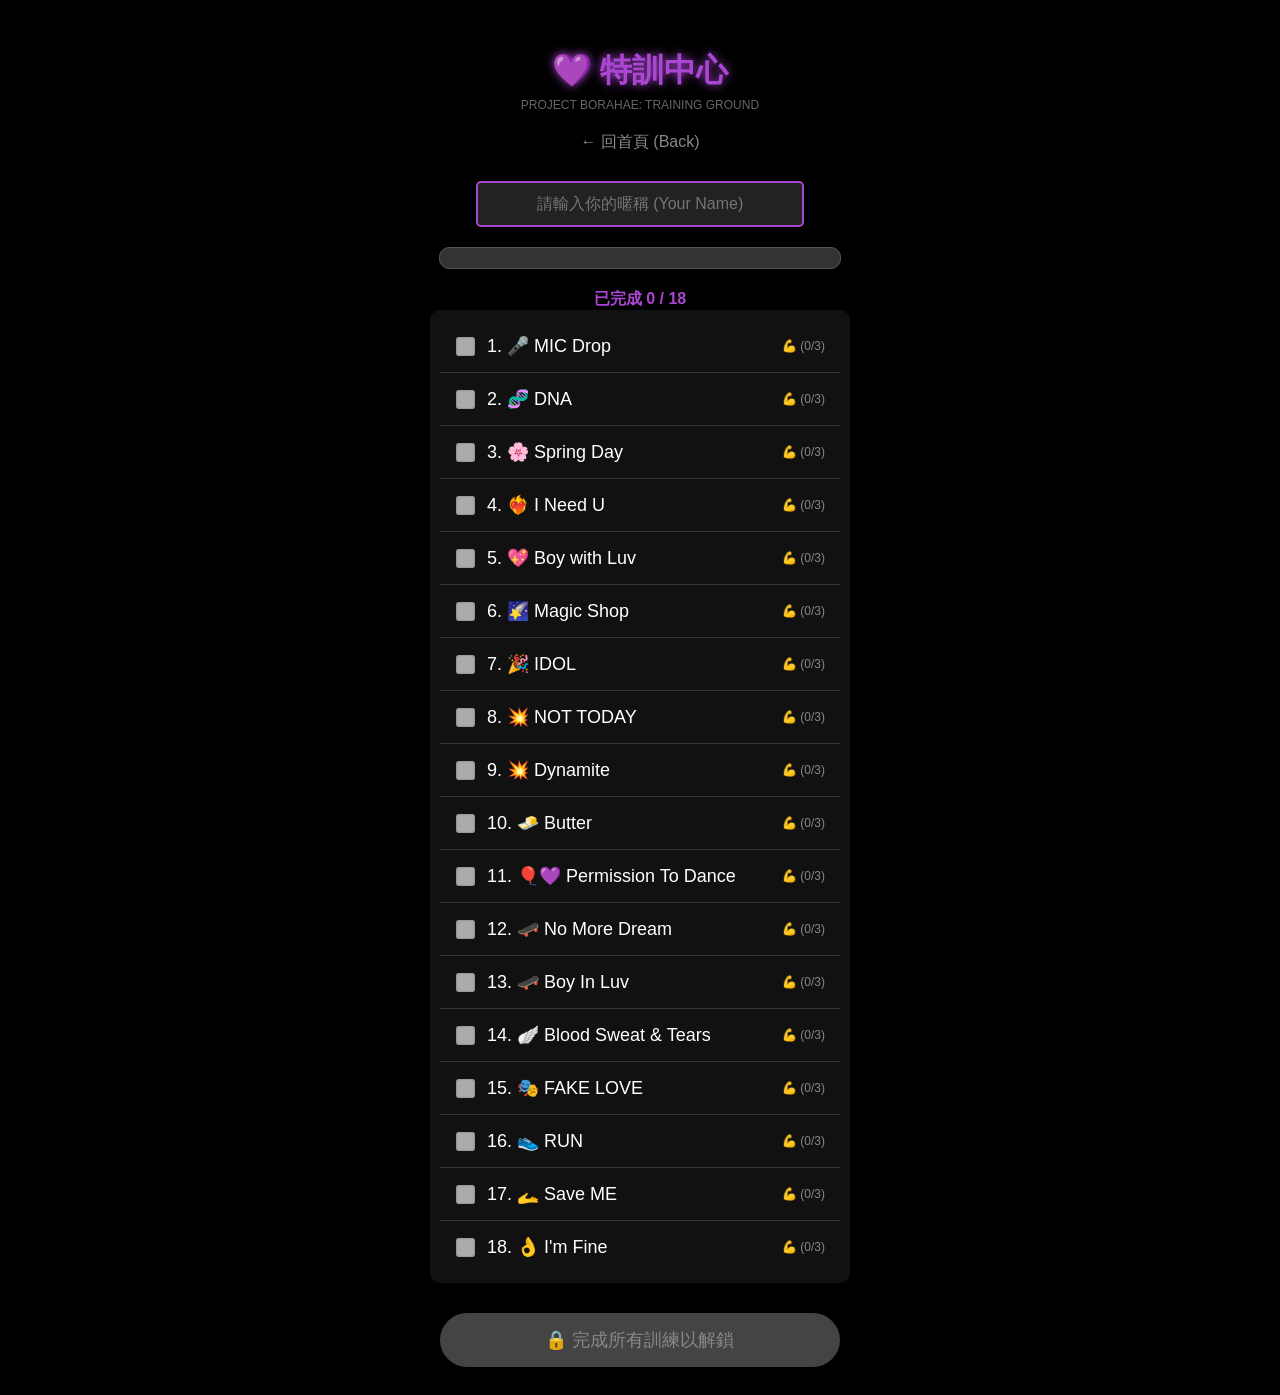
==== training.html @ 90bab1c7 "Add files via upload" ====
<!DOCTYPE html>
<html lang="zh-TW">
<head>
    <meta charset="UTF-8">
    <meta name="viewport" content="width=device-width, initial-scale=1.0, user-scalable=no">
    <title>ARMY Training Camp</title>
    <script src="songs.js"></script>
    <style>
        /* 全域設定 */
        body { background: #000; color: #fff; font-family: 'Arial', sans-serif; padding: 20px; text-align: center; }
        h1 { color: #AB46D2; text-shadow: 0 0 10px #AB46D2; }
        a { color: #888; text-decoration: none; transition: color 0.3s; }
        a:hover { color: #AB46D2; }

        /* 進度條區域 */
        #army-name { 
            padding: 12px; border-radius: 5px; border: 2px solid #AB46D2; 
            background: #222; color: #fff; width: 80%; max-width: 300px;
            font-size: 16px; text-align: center; outline: none;
            margin-top: 10px;
        }
        #army-name:focus { box-shadow: 0 0 15px rgba(171, 70, 210, 0.5); }

        #progress-container { 
            width: 100%; max-width: 400px; background: #333; height: 20px; 
            border-radius: 10px; margin: 20px auto; overflow: hidden; border: 1px solid #555;
        }
        #progress-bar { width: 0%; height: 100%; background: linear-gradient(90deg, #AB46D2, #7a2c9e); transition: width 0.3s; }
        
        /* 歌曲清單 */
        .song-list { text-align: left; max-width: 400px; margin: 0 auto; background: #111; border-radius: 10px; padding: 10px; }
        .song-item { padding: 15px; border-bottom: 1px solid #333; display: flex; align-items: center; font-size: 18px; }
        .song-item:last-child { border-bottom: none; }
        .song-item input { margin-right: 15px; transform: scale(1.5); accent-color: #AB46D2; cursor: pointer; }

        /* 領取按鈕 */
        #btn-cert { 
            background: #444; color: #888; border: none; padding: 15px; 
            border-radius: 50px; width: 100%; max-width: 400px; 
            margin-top: 30px; font-size: 18px; transition: all 0.3s;
        }
        #btn-cert.unlocked { 
            background: linear-gradient(45deg, #AB46D2, #5a189a); 
            color: white; cursor: pointer; 
            box-shadow: 0 0 20px #AB46D2; animation: pulse 2s infinite; 
            font-weight: bold;
        }

        /* --- 移植過來的證書 CSS --- */
        #certificate-overlay {
            position: fixed; top: 0; left: 0; width: 100%; height: 100%;
            background: rgba(0, 0, 0, 0.95);
            z-index: 9999;
            display: none; /* JS 控制顯示 */
            justify-content: center;
            align-items: center;
            flex-direction: column;
            animation: fadeIn 0.5s ease-out;
            backdrop-filter: blur(5px);
        }

        .cert-card {
            background: #111;
            border: 2px solid #444;
            width: 85%;
            max-width: 350px;
            padding: 30px;
            border-radius: 10px;
            text-align: center;
            position: relative;
            box-shadow: 0 0 50px rgba(171, 70, 210, 0.3);
        }

        .stamp {
            position: absolute;
            top: 15px;
            right: 15px;
            border: 3px solid #ff0000;
            color: #ff0000;
            font-size: 14px;
            font-weight: bold;
            padding: 5px 10px;
            transform: rotate(-15deg);
            opacity: 0.8;
            letter-spacing: 2px;
        }

        .neon-text {
            color: #fff;
            text-shadow: 0 0 10px #AB46D2, 0 0 20px #AB46D2, 0 0 40px #AB46D2;
            font-family: 'Courier New', monospace; /* 更有打字機/科技感 */
        }

        .cert-content p { font-size: 16px; margin: 5px 0; color: #ccc; }
        .cert-content strong { color: #fff; font-size: 20px; border-bottom: 1px solid #AB46D2; padding-bottom: 2px; }

        .close-btn {
            background: transparent;
            border: 1px solid #666;
            color: #888;
            padding: 10px 30px;
            border-radius: 20px;
            margin-top: 25px;
            cursor: pointer;
            font-size: 14px;
            transition: all 0.3s;
        }
        .close-btn:hover { border-color: #AB46D2; color: #fff; background: rgba(171, 70, 210, 0.2); }

        @keyframes pulse { 0% { transform: scale(1); } 50% { transform: scale(1.02); } 100% { transform: scale(1); } }
        @keyframes fadeIn { from { opacity: 0; transform: scale(0.9); } to { opacity: 1; transform: scale(1); } }
    </style>
</head>
<body>
    <h1 style="margin-bottom: 5px;">💜 特訓中心</h1>
    <div style="font-size: 12px; color: #666; margin-bottom: 20px;">PROJECT BORAHAE: TRAINING GROUND</div>
    
    <a href="index.html">← 回首頁 (Back)</a>
    <br><br>
    
    <input type="text" id="army-name" placeholder="請輸入你的暱稱 (Your Name)">
    
    <div id="progress-container"><div id="progress-bar"></div></div>
    <div id="progress-text" style="color: #AB46D2; font-weight: bold;">0 / 2</div>

    <div class="song-list" id="dynamic-list"></div>

    <button id="btn-cert" disabled>🔒 完成所有訓練以解鎖</button>

    <div id="certificate-overlay">
        <div class="cert-card">
            <div class="stamp">TOP SECRET</div>
            <h2 style="margin: 0; color: #fff; letter-spacing: 2px;">MISSION ACCOMPLISHED</h2>
            <p style="color:#666; font-size:10px; letter-spacing: 1px; margin-top: 5px;">SPECIAL OPERATIONS: FANCHANT TRAINING</p>
            
            <div class="cert-content" style="margin-top: 20px;">
                <h1 class="neon-text" style="font-size:32px; margin:20px 0; line-height: 1.2;">Elite<br>ARMY</h1>
                <p>茲證明</p>
                <p><strong><span id="cert-name-display">ARMY</span></strong></p>
                <p style="margin-top: 10px;">已全數通過特訓中心考核。</p>
                <p style="font-size:12px; color:#aaa;">(Has fully mastered the chants)</p>
                
                <p id="cert-date-display" style="font-size:12px; color:#666; margin-top:15px; font-family: monospace;"></p>
            </div>

            <div style="margin-top:25px; color:#AB46D2; font-size:12px; border-top: 1px solid #333; padding-top: 10px; width: 80%; margin-left: auto; margin-right: auto;">
                Verified by Project Borahae
            </div>
            
            <button class="close-btn" onclick="document.getElementById('certificate-overlay').style.display='none'">
                關閉並返回 (截圖留念)
            </button>
        </div>
    </div>

<script>
        // 設定每首歌統一的練習目標次數
        const TARGET_COUNT = 3;

        const container = document.getElementById('dynamic-list');
        const progressBar = document.getElementById('progress-bar');
        const progressText = document.getElementById('progress-text');
        const btnCert = document.getElementById('btn-cert');
        const nameInput = document.getElementById('army-name');

        function initTraining() {
            // 🛑 1. 檢查 songLibrary 是否存在
            if (typeof songLibrary === 'undefined') {
                container.innerHTML = "<p style='color:red'>找不到 songLibrary！<br>請確認 songs.js 已載入。</p>";
                return;
            }

            container.innerHTML = ""; // 清空容器
            let completedCount = 0;
            
            // 🔄 2. 將物件轉換為陣列來跑迴圈
            // Object.entries 會把 { key: val } 轉成 [key, val]
            const songEntries = Object.entries(songLibrary);
            const totalSongs = songEntries.length;

            songEntries.forEach(([id, data], index) => {
                // id 就是 "mic_drop" 或 "dna"
                // data.title 就是 "🎤 MIC Drop"
                
                const countKey = `${id}_count`;
                const currentCount = parseInt(localStorage.getItem(countKey) || '0');
                const isDone = currentCount >= TARGET_COUNT;

                if (isDone) completedCount++;

                // 建立 HTML 元素
                const label = document.createElement('label');
                label.className = 'song-item';
                
                // Checkbox
                const checkbox = document.createElement('input');
                checkbox.type = 'checkbox';
                checkbox.checked = isDone;
                checkbox.disabled = true; // 鎖定狀態

                // 文字描述 (顯示 data.title)
                const textSpan = document.createElement('span');
                textSpan.innerText = `${index + 1}. ${data.title}`;

                // 狀態顯示 (ex: ✅ 3/3)
                const statusSpan = document.createElement('span');
                statusSpan.style.marginLeft = 'auto';
                statusSpan.style.fontSize = '12px';
                
                if (isDone) {
                    statusSpan.innerHTML = `✅ (${currentCount}/${TARGET_COUNT})`;
                    statusSpan.style.color = '#00ff00';
                } else {
                    statusSpan.innerHTML = `💪 (${currentCount}/${TARGET_COUNT})`;
                    statusSpan.style.color = '#888';
                }

                // 組裝
                label.appendChild(checkbox);
                label.appendChild(textSpan);
                label.appendChild(statusSpan);
                container.appendChild(label);
            });

            // 更新進度條 UI
            const percent = (completedCount / totalSongs) * 100;
            progressBar.style.width = percent + "%";
            progressText.innerText = `已完成 ${completedCount} / ${totalSongs}`;

            // 解鎖證書邏輯
            if (completedCount === totalSongs && totalSongs > 0) {
                btnCert.disabled = false;
                btnCert.classList.add('unlocked');
                btnCert.innerHTML = "🏆 領取菁英證書 <br><span style='font-size:12px'>(Claim Certificate)</span>";
            } else {
                btnCert.disabled = true;
                btnCert.classList.remove('unlocked');
                btnCert.innerText = "🔒 完成所有訓練以解鎖";
            }
        }

        // 讀取名字
        nameInput.value = localStorage.getItem('army_name') || "";
        nameInput.addEventListener('input', () => {
            localStorage.setItem('army_name', nameInput.value);
        });

        // 啟動！
        initTraining();

        // 證書按鈕事件
        btnCert.addEventListener('click', () => {
            const userName = nameInput.value.trim() || "ARMY";
            const now = new Date();
            const dateStr = `${now.getFullYear()}.${String(now.getMonth()+1).padStart(2,'0')}.${String(now.getDate()).padStart(2,'0')}`;
            
            document.getElementById('cert-name-display').innerText = userName;
            document.getElementById('cert-date-display').innerText = `Date: ${dateStr}`;
            document.getElementById('certificate-overlay').style.display = 'flex';
            if (navigator.vibrate) navigator.vibrate([100, 50, 100]);
        });
    </script>
</body>
</html>
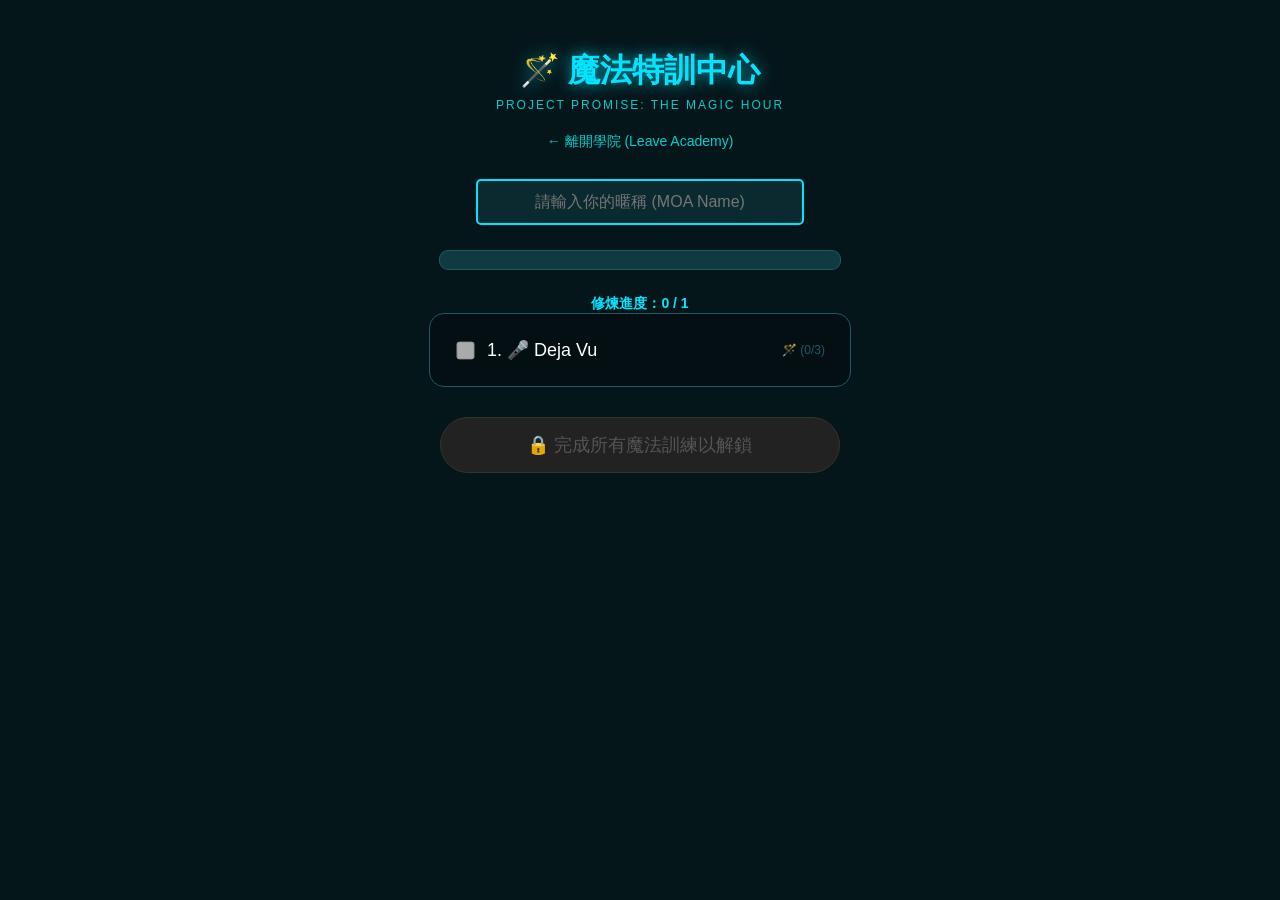
==== commit 32595b22: "Update training.html" ====
--- a/training.html
+++ b/training.html
@@ -3,266 +3,258 @@
 <head>
     <meta charset="UTF-8">
     <meta name="viewport" content="width=device-width, initial-scale=1.0, user-scalable=no">
-    <title>ARMY Training Camp</title>
+    <title>MOA Training Academy | Project-promise</title>
     <script src="songs.js"></script>
     <style>
-        /* 全域設定 */
-        body { background: #000; color: #fff; font-family: 'Arial', sans-serif; padding: 20px; text-align: center; }
-        h1 { color: #AB46D2; text-shadow: 0 0 10px #AB46D2; }
-        a { color: #888; text-decoration: none; transition: color 0.3s; }
-        a:hover { color: #AB46D2; }
-
-        /* 進度條區域 */
-        #army-name { 
-            padding: 12px; border-radius: 5px; border: 2px solid #AB46D2; 
-            background: #222; color: #fff; width: 80%; max-width: 300px;
+        /* --- 全域設定：5時53分的魔法天空 --- */
+        body { 
+            background: #05161A; /* Deep Space Green */
+            color: #fff; 
+            font-family: 'Segoe UI', 'Microsoft JhengHei', sans-serif; 
+            padding: 20px; 
+            text-align: center; 
+        }
+        h1 { color: #00E5FF; text-shadow: 0 0 15px rgba(0, 229, 255, 0.7); }
+        a { color: #00cccc; text-decoration: none; transition: color 0.3s; font-size: 14px; }
+        a:hover { color: #00E5FF; text-shadow: 0 0 8px #00E5FF; }
+
+        /* --- 輸入與進度區域 --- */
+        #moa-name { 
+            padding: 12px; border-radius: 5px; border: 2px solid #00E5FF; 
+            background: #0a2a2f; color: #fff; width: 80%; max-width: 300px;
             font-size: 16px; text-align: center; outline: none;
             margin-top: 10px;
         }
-        #army-name:focus { box-shadow: 0 0 15px rgba(171, 70, 210, 0.5); }
+        #moa-name:focus { box-shadow: 0 0 15px rgba(0, 229, 255, 0.5); }
 
         #progress-container { 
-            width: 100%; max-width: 400px; background: #333; height: 20px; 
-            border-radius: 10px; margin: 20px auto; overflow: hidden; border: 1px solid #555;
-        }
-        #progress-bar { width: 0%; height: 100%; background: linear-gradient(90deg, #AB46D2, #7a2c9e); transition: width 0.3s; }
+            width: 100%; max-width: 400px; background: #103a41; height: 18px; 
+            border-radius: 9px; margin: 25px auto; overflow: hidden; border: 1px solid #1a5c66;
+        }
+        #progress-bar { 
+            width: 0%; height: 100%; 
+            background: linear-gradient(90deg, #00E5FF, #0081a7); 
+            transition: width 0.5s cubic-bezier(0.4, 0, 0.2, 1); 
+        }
         
-        /* 歌曲清單 */
-        .song-list { text-align: left; max-width: 400px; margin: 0 auto; background: #111; border-radius: 10px; padding: 10px; }
-        .song-item { padding: 15px; border-bottom: 1px solid #333; display: flex; align-items: center; font-size: 18px; }
+        /* --- 歌曲清單設計 --- */
+        .song-list { text-align: left; max-width: 400px; margin: 0 auto; background: rgba(0, 0, 0, 0.3); border-radius: 15px; padding: 10px; border: 1px solid #1a5c66; }
+        .song-item { padding: 15px; border-bottom: 1px solid #1a5c66; display: flex; align-items: center; font-size: 18px; transition: background 0.3s; }
         .song-item:last-child { border-bottom: none; }
-        .song-item input { margin-right: 15px; transform: scale(1.5); accent-color: #AB46D2; cursor: pointer; }
-
-        /* 領取按鈕 */
+        .song-item input { margin-right: 15px; transform: scale(1.4); accent-color: #00E5FF; cursor: pointer; }
+
+        /* --- 領取按鈕 (Tiffany Blue 輝光) --- */
         #btn-cert { 
-            background: #444; color: #888; border: none; padding: 15px; 
+            background: #222; color: #555; border: none; padding: 15px; 
             border-radius: 50px; width: 100%; max-width: 400px; 
             margin-top: 30px; font-size: 18px; transition: all 0.3s;
+            border: 1px solid #333;
         }
         #btn-cert.unlocked { 
-            background: linear-gradient(45deg, #AB46D2, #5a189a); 
-            color: white; cursor: pointer; 
-            box-shadow: 0 0 20px #AB46D2; animation: pulse 2s infinite; 
-            font-weight: bold;
-        }
-
-        /* --- 移植過來的證書 CSS --- */
+            background: linear-gradient(45deg, #00E5FF, #0081a7); 
+            color: #05161A; cursor: pointer; 
+            box-shadow: 0 0 25px rgba(0, 229, 255, 0.6); animation: pulse 2s infinite; 
+            font-weight: bold; border: none;
+        }
+
+        /* --- 證書 Overlay --- */
         #certificate-overlay {
             position: fixed; top: 0; left: 0; width: 100%; height: 100%;
-            background: rgba(0, 0, 0, 0.95);
+            background: rgba(5, 22, 26, 0.98);
             z-index: 9999;
-            display: none; /* JS 控制顯示 */
+            display: none;
             justify-content: center;
             align-items: center;
             flex-direction: column;
-            animation: fadeIn 0.5s ease-out;
-            backdrop-filter: blur(5px);
+            animation: fadeIn 0.6s ease-out;
+            backdrop-filter: blur(8px);
         }
 
         .cert-card {
-            background: #111;
-            border: 2px solid #444;
+            background: #0a2a2f;
+            border: 2px solid #00E5FF;
             width: 85%;
             max-width: 350px;
-            padding: 30px;
-            border-radius: 10px;
+            padding: 35px 25px;
+            border-radius: 20px;
             text-align: center;
             position: relative;
-            box-shadow: 0 0 50px rgba(171, 70, 210, 0.3);
-        }
-
+            box-shadow: 0 0 60px rgba(0, 229, 255, 0.2);
+        }
+
+        /* 珊瑚紅印章 */
         .stamp {
             position: absolute;
-            top: 15px;
+            top: 20px;
             right: 15px;
-            border: 3px solid #ff0000;
-            color: #ff0000;
-            font-size: 14px;
+            border: 3px solid #FF5252;
+            color: #FF5252;
+            font-size: 12px;
             font-weight: bold;
-            padding: 5px 10px;
-            transform: rotate(-15deg);
-            opacity: 0.8;
-            letter-spacing: 2px;
+            padding: 4px 8px;
+            transform: rotate(-12deg);
+            opacity: 0.9;
+            letter-spacing: 1px;
+            text-transform: uppercase;
         }
 
         .neon-text {
             color: #fff;
-            text-shadow: 0 0 10px #AB46D2, 0 0 20px #AB46D2, 0 0 40px #AB46D2;
-            font-family: 'Courier New', monospace; /* 更有打字機/科技感 */
-        }
-
-        .cert-content p { font-size: 16px; margin: 5px 0; color: #ccc; }
-        .cert-content strong { color: #fff; font-size: 20px; border-bottom: 1px solid #AB46D2; padding-bottom: 2px; }
+            text-shadow: 0 0 10px #00E5FF, 0 0 20px #00E5FF;
+            font-family: 'Courier New', monospace;
+        }
+
+        .cert-content p { font-size: 16px; margin: 8px 0; color: #ade8f4; }
+        .cert-content strong { color: #fff; font-size: 22px; border-bottom: 2px solid #00E5FF; padding-bottom: 2px; }
 
         .close-btn {
             background: transparent;
-            border: 1px solid #666;
-            color: #888;
+            border: 1px solid #00E5FF;
+            color: #00E5FF;
             padding: 10px 30px;
             border-radius: 20px;
-            margin-top: 25px;
+            margin-top: 30px;
             cursor: pointer;
             font-size: 14px;
             transition: all 0.3s;
         }
-        .close-btn:hover { border-color: #AB46D2; color: #fff; background: rgba(171, 70, 210, 0.2); }
-
-        @keyframes pulse { 0% { transform: scale(1); } 50% { transform: scale(1.02); } 100% { transform: scale(1); } }
-        @keyframes fadeIn { from { opacity: 0; transform: scale(0.9); } to { opacity: 1; transform: scale(1); } }
+        .close-btn:hover { background: #00E5FF; color: #05161A; }
+
+        @keyframes pulse { 0% { transform: scale(1); } 50% { transform: scale(1.03); } 100% { transform: scale(1); } }
+        @keyframes fadeIn { from { opacity: 0; transform: translateY(20px); } to { opacity: 1; transform: translateY(0); } }
     </style>
 </head>
 <body>
-    <h1 style="margin-bottom: 5px;">💜 特訓中心</h1>
-    <div style="font-size: 12px; color: #666; margin-bottom: 20px;">PROJECT BORAHAE: TRAINING GROUND</div>
+    <h1 style="margin-bottom: 5px;">🪄 魔法特訓中心</h1>
+    <div style="font-size: 12px; color: #00cccc; margin-bottom: 20px; letter-spacing: 2px;">PROJECT PROMISE: THE MAGIC HOUR</div>
     
-    <a href="index.html">← 回首頁 (Back)</a>
+    <a href="index.html">← 離開學院 (Leave Academy)</a>
     <br><br>
     
-    <input type="text" id="army-name" placeholder="請輸入你的暱稱 (Your Name)">
+    <input type="text" id="moa-name" placeholder="請輸入你的暱稱 (MOA Name)">
     
     <div id="progress-container"><div id="progress-bar"></div></div>
-    <div id="progress-text" style="color: #AB46D2; font-weight: bold;">0 / 2</div>
+    <div id="progress-text" style="color: #00E5FF; font-weight: bold; font-size: 14px;">0 / 0</div>
 
     <div class="song-list" id="dynamic-list"></div>
 
-    <button id="btn-cert" disabled>🔒 完成所有訓練以解鎖</button>
+    <button id="btn-cert" disabled>🔒 完成所有魔法訓練以解鎖</button>
 
     <div id="certificate-overlay">
         <div class="cert-card">
-            <div class="stamp">TOP SECRET</div>
-            <h2 style="margin: 0; color: #fff; letter-spacing: 2px;">MISSION ACCOMPLISHED</h2>
-            <p style="color:#666; font-size:10px; letter-spacing: 1px; margin-top: 5px;">SPECIAL OPERATIONS: FANCHANT TRAINING</p>
+            <div class="stamp">Promise Kept</div>
+            <h2 style="margin: 0; color: #ade8f4; letter-spacing: 2px; font-size: 14px;">CONTRACT FULFILLED</h2>
+            <p style="color:#00E5FF; font-size:10px; letter-spacing: 1px; margin-top: 5px;">SPECIAL OPERATIONS: MOA FANCHANT TRAINING</p>
             
-            <div class="cert-content" style="margin-top: 20px;">
-                <h1 class="neon-text" style="font-size:32px; margin:20px 0; line-height: 1.2;">Elite<br>ARMY</h1>
+            <div class="cert-content" style="margin-top: 25px;">
+                <h1 class="neon-text" style="font-size:32px; margin:20px 0; line-height: 1.2;">Elite<br>MOA</h1>
                 <p>茲證明</p>
-                <p><strong><span id="cert-name-display">ARMY</span></strong></p>
-                <p style="margin-top: 10px;">已全數通過特訓中心考核。</p>
-                <p style="font-size:12px; color:#aaa;">(Has fully mastered the chants)</p>
+                <p><strong><span id="cert-name-display">MOA</span></strong></p>
+                <p style="margin-top: 15px;">已成功掌握 5:53 的魔法，<br>完成所有應援考核。</p>
+                <p style="font-size:12px; color:#00cccc; margin-top: 5px;">(Has fully mastered the magic chants)</p>
                 
-                <p id="cert-date-display" style="font-size:12px; color:#666; margin-top:15px; font-family: monospace;"></p>
+                <p id="cert-date-display" style="font-size:12px; color:#555; margin-top:20px; font-family: monospace;"></p>
             </div>
 
-            <div style="margin-top:25px; color:#AB46D2; font-size:12px; border-top: 1px solid #333; padding-top: 10px; width: 80%; margin-left: auto; margin-right: auto;">
-                Verified by Project Borahae
+            <div style="margin-top:25px; color:#00E5FF; font-size:11px; border-top: 1px solid #1a5c66; padding-top: 15px; width: 85%; margin-left: auto; margin-right: auto; opacity: 0.8;">
+                Magic verified by Project Promise
             </div>
             
             <button class="close-btn" onclick="document.getElementById('certificate-overlay').style.display='none'">
-                關閉並返回 (截圖留念)
+                收進魔法口袋 (截圖留念)
             </button>
         </div>
     </div>
 
 <script>
-        // 設定每首歌統一的練習目標次數
         const TARGET_COUNT = 3;
-
         const container = document.getElementById('dynamic-list');
         const progressBar = document.getElementById('progress-bar');
         const progressText = document.getElementById('progress-text');
         const btnCert = document.getElementById('btn-cert');
-        const nameInput = document.getElementById('army-name');
+        const nameInput = document.getElementById('moa-name');
 
         function initTraining() {
-            // 🛑 1. 檢查 songLibrary 是否存在
             if (typeof songLibrary === 'undefined') {
-                container.innerHTML = "<p style='color:red'>找不到 songLibrary！<br>請確認 songs.js 已載入。</p>";
+                container.innerHTML = "<p style='color:#FF5252'>找不到魔法書 (songLibrary)！</p>";
                 return;
             }
 
-            container.innerHTML = ""; // 清空容器
+            container.innerHTML = ""; 
             let completedCount = 0;
-            
-            // 🔄 2. 將物件轉換為陣列來跑迴圈
-            // Object.entries 會把 { key: val } 轉成 [key, val]
             const songEntries = Object.entries(songLibrary);
             const totalSongs = songEntries.length;
 
             songEntries.forEach(([id, data], index) => {
-                // id 就是 "mic_drop" 或 "dna"
-                // data.title 就是 "🎤 MIC Drop"
-                
                 const countKey = `${id}_count`;
                 const currentCount = parseInt(localStorage.getItem(countKey) || '0');
                 const isDone = currentCount >= TARGET_COUNT;
 
                 if (isDone) completedCount++;
 
-                // 建立 HTML 元素
                 const label = document.createElement('label');
                 label.className = 'song-item';
                 
-                // Checkbox
                 const checkbox = document.createElement('input');
                 checkbox.type = 'checkbox';
                 checkbox.checked = isDone;
-                checkbox.disabled = true; // 鎖定狀態
-
-                // 文字描述 (顯示 data.title)
+                checkbox.disabled = true; 
+
                 const textSpan = document.createElement('span');
                 textSpan.innerText = `${index + 1}. ${data.title}`;
 
-                // 狀態顯示 (ex: ✅ 3/3)
                 const statusSpan = document.createElement('span');
                 statusSpan.style.marginLeft = 'auto';
                 statusSpan.style.fontSize = '12px';
                 
                 if (isDone) {
-                    statusSpan.innerHTML = `✅ (${currentCount}/${TARGET_COUNT})`;
-                    statusSpan.style.color = '#00ff00';
+                    statusSpan.innerHTML = `⭐ (${currentCount}/${TARGET_COUNT})`;
+                    statusSpan.style.color = '#00E5FF';
+                    statusSpan.style.textShadow = '0 0 5px #00E5FF';
                 } else {
-                    statusSpan.innerHTML = `💪 (${currentCount}/${TARGET_COUNT})`;
-                    statusSpan.style.color = '#888';
+                    statusSpan.innerHTML = `🪄 (${currentCount}/${TARGET_COUNT})`;
+                    statusSpan.style.color = '#1a5c66';
                 }
 
-                // 組裝
                 label.appendChild(checkbox);
                 label.appendChild(textSpan);
                 label.appendChild(statusSpan);
                 container.appendChild(label);
             });
 
-            // 更新進度條 UI
-            const percent = (completedCount / totalSongs) * 100;
+            const percent = totalSongs > 0 ? (completedCount / totalSongs) * 100 : 0;
             progressBar.style.width = percent + "%";
-            progressText.innerText = `已完成 ${completedCount} / ${totalSongs}`;
-
-            // 解鎖證書邏輯
+            progressText.innerText = `修煉進度：${completedCount} / ${totalSongs}`;
+
             if (completedCount === totalSongs && totalSongs > 0) {
                 btnCert.disabled = false;
                 btnCert.classList.add('unlocked');
-                btnCert.innerHTML = "🏆 領取菁英證書 <br><span style='font-size:12px'>(Claim Certificate)</span>";
+                btnCert.innerHTML = "🏆 領取菁英 MOA 證書 <br><span style='font-size:12px'>(Claim MOA Certificate)</span>";
             } else {
                 btnCert.disabled = true;
                 btnCert.classList.remove('unlocked');
-                btnCert.innerText = "🔒 完成所有訓練以解鎖";
+                btnCert.innerText = "🔒 完成所有魔法訓練以解鎖";
             }
         }
 
-        // 讀取名字
-        nameInput.value = localStorage.getItem('army_name') || "";
+        // 讀取 MOA 名字
+        nameInput.value = localStorage.getItem('moa_name') || "";
         nameInput.addEventListener('input', () => {
-            localStorage.setItem('army_name', nameInput.value);
+            localStorage.setItem('moa_name', nameInput.value);
         });
 
-        // 啟動！
         initTraining();
 
-        // 證書按鈕事件
         btnCert.addEventListener('click', () => {
-            const userName = nameInput.value.trim() || "ARMY";
+            const userName = nameInput.value.trim() || "MOA";
             const now = new Date();
             const dateStr = `${now.getFullYear()}.${String(now.getMonth()+1).padStart(2,'0')}.${String(now.getDate()).padStart(2,'0')}`;
             
             document.getElementById('cert-name-display').innerText = userName;
-            document.getElementById('cert-date-display').innerText = `Date: ${dateStr}`;
+            document.getElementById('cert-date-display').innerText = `Magic Date: ${dateStr}`;
             document.getElementById('certificate-overlay').style.display = 'flex';
-            if (navigator.vibrate) navigator.vibrate([100, 50, 100]);
+            if (navigator.vibrate) navigator.vibrate([80, 40, 80]);
         });
     </script>
 </body>
 </html>
-
-
-
-
